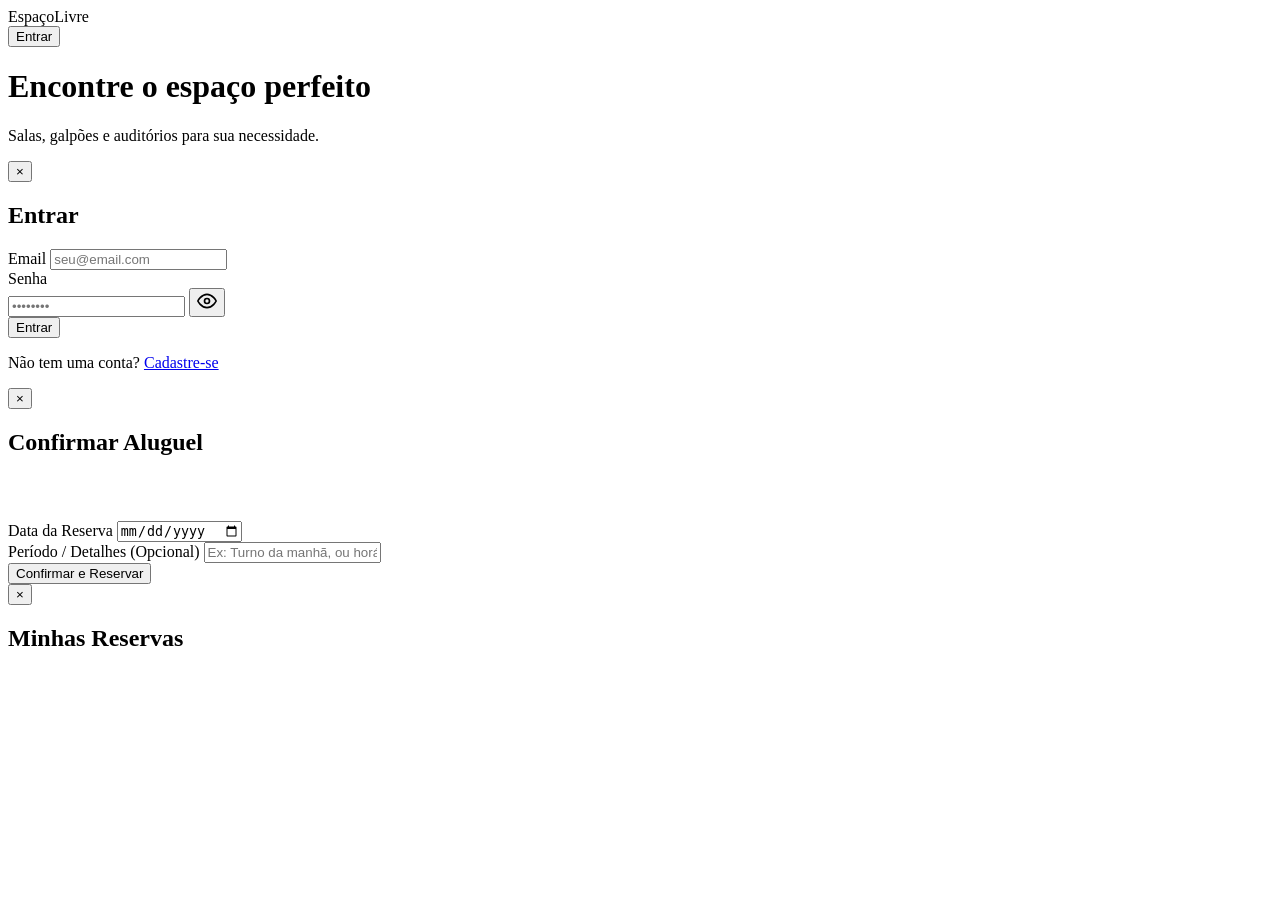
==== index .html @ 56da481d "Enviando o HTML" ====
<!DOCTYPE html>
<html lang="pt-BR">
<head>
  <meta charset="UTF-8">
  <meta name="viewport" content="width=device-width, initial-scale=1.0">
  <title>EspaçoLivre — Simplificado</title>
  <link rel="stylesheet" href="style.css">
  <link href="https://fonts.googleapis.com/css2?family=Playfair+Display:wght@700&family=DM+Sans:wght@400;600&display=swap" rel="stylesheet">
</head>
<body>

  <nav>
    <div class="logo">EspaçoLivre</div>
    <div class="nav-links" id="nav-auth-container">
      <button class="btn btn-gold" onclick="abrirModal('authModal')">Entrar</button>
    </div>
  </nav>

  <main class="container">
    <div class="hero">
      <h1>Encontre o espaço perfeito</h1>
      <p>Salas, galpões e auditórios para sua necessidade.</p>
    </div>

    <div class="cards-grid" id="lista-espacos">
      </div>
  </main>

  <!-- Modal Unificado de Autenticação (Login / Cadastro) -->
  <div class="modal-overlay" id="authModal">
    <div class="modal">
      <button class="modal-close" onclick="fecharModal('authModal')">×</button>
      
      <!-- Seção de Login -->
      <div id="auth-login-section">
        <h2>Entrar</h2>
        <form id="form-login" onsubmit="event.preventDefault(); processarLogin();">
          <div class="form-group">
            <label for="login-email">Email</label>
            <input type="email" id="login-email" required placeholder="seu@email.com">
          </div>
          <div class="form-group">
            <label for="login-senha">Senha</label>
            <div class="password-wrapper">
              <input type="password" id="login-senha" required placeholder="••••••••">
              <button type="button" class="btn-toggle-password" onclick="togglePassword('login-senha', this)">
                <svg class="eye-open" xmlns="http://www.w3.org/2000/svg" viewBox="0 0 24 24" width="20" height="20" fill="none" stroke="currentColor" stroke-width="2" stroke-linecap="round" stroke-linejoin="round"><path d="M1 12s4-8 11-8 11 8 11 8-4 8-11 8-11-8-11-8z"></path><circle cx="12" cy="12" r="3"></circle></svg>
                <svg class="eye-closed" style="display: none;" xmlns="http://www.w3.org/2000/svg" viewBox="0 0 24 24" width="20" height="20" fill="none" stroke="currentColor" stroke-width="2" stroke-linecap="round" stroke-linejoin="round"><path d="M17.94 17.94A10.07 10.07 0 0 1 12 20c-7 0-11-8-11-8a18.45 18.45 0 0 1 5.06-5.94M9.9 4.24A9.12 9.12 0 0 1 12 4c7 0 11 8 11 8a18.5 18.5 0 0 1-2.16 3.19m-6.72-1.07a3 3 0 1 1-4.24-4.24"></path><line x1="1" y1="1" x2="23" y2="23"></line></svg>
              </button>
            </div>
          </div>
          <button type="submit" class="btn btn-gold w-100">Entrar</button>
        </form>
        <p class="auth-toggle-text">Não tem uma conta? <a href="#" onclick="alternarFormAuth('cadastro')">Cadastre-se</a></p>
      </div>

      <!-- Seção de Cadastro -->
      <div id="auth-cadastro-section" style="display: none;">
        <h2>Criar Conta</h2>
        <form id="form-cadastro" onsubmit="event.preventDefault(); processarCadastro();">
          <div class="form-group">
            <label for="cadastro-nome">Nome Completo</label>
            <input type="text" id="cadastro-nome" required placeholder="Seu nome">
          </div>
          <div class="form-group">
            <label for="cadastro-email">Email</label>
            <input type="email" id="cadastro-email" required placeholder="seu@email.com">
          </div>
          <div class="form-group">
            <label for="cadastro-senha">Senha</label>
            <div class="password-wrapper">
              <input type="password" id="cadastro-senha" required placeholder="Mínimo 6 caracteres">
              <button type="button" class="btn-toggle-password" onclick="togglePassword('cadastro-senha', this)">
                <svg class="eye-open" xmlns="http://www.w3.org/2000/svg" viewBox="0 0 24 24" width="20" height="20" fill="none" stroke="currentColor" stroke-width="2" stroke-linecap="round" stroke-linejoin="round"><path d="M1 12s4-8 11-8 11 8 11 8-4 8-11 8-11-8-11-8z"></path><circle cx="12" cy="12" r="3"></circle></svg>
                <svg class="eye-closed" style="display: none;" xmlns="http://www.w3.org/2000/svg" viewBox="0 0 24 24" width="20" height="20" fill="none" stroke="currentColor" stroke-width="2" stroke-linecap="round" stroke-linejoin="round"><path d="M17.94 17.94A10.07 10.07 0 0 1 12 20c-7 0-11-8-11-8a18.45 18.45 0 0 1 5.06-5.94M9.9 4.24A9.12 9.12 0 0 1 12 4c7 0 11 8 11 8a18.5 18.5 0 0 1-2.16 3.19m-6.72-1.07a3 3 0 1 1-4.24-4.24"></path><line x1="1" y1="1" x2="23" y2="23"></line></svg>
              </button>
            </div>
          </div>
          <div class="form-group">
            <label for="cadastro-confirmar-senha">Confirmar Senha</label>
            <div class="password-wrapper">
              <input type="password" id="cadastro-confirmar-senha" required placeholder="Repita a senha">
              <button type="button" class="btn-toggle-password" onclick="togglePassword('cadastro-confirmar-senha', this)">
                <svg class="eye-open" xmlns="http://www.w3.org/2000/svg" viewBox="0 0 24 24" width="20" height="20" fill="none" stroke="currentColor" stroke-width="2" stroke-linecap="round" stroke-linejoin="round"><path d="M1 12s4-8 11-8 11 8 11 8-4 8-11 8-11-8-11-8z"></path><circle cx="12" cy="12" r="3"></circle></svg>
                <svg class="eye-closed" style="display: none;" xmlns="http://www.w3.org/2000/svg" viewBox="0 0 24 24" width="20" height="20" fill="none" stroke="currentColor" stroke-width="2" stroke-linecap="round" stroke-linejoin="round"><path d="M17.94 17.94A10.07 10.07 0 0 1 12 20c-7 0-11-8-11-8a18.45 18.45 0 0 1 5.06-5.94M9.9 4.24A9.12 9.12 0 0 1 12 4c7 0 11 8 11 8a18.5 18.5 0 0 1-2.16 3.19m-6.72-1.07a3 3 0 1 1-4.24-4.24"></path><line x1="1" y1="1" x2="23" y2="23"></line></svg>
              </button>
            </div>
          </div>
          <button type="submit" class="btn btn-gold w-100">Cadastrar</button>
        </form>
        <p class="auth-toggle-text">Já tem uma conta? <a href="#" onclick="alternarFormAuth('login')">Entre</a></p>
      </div>
    </div>
  </div>

  <!-- Modal de Confirmação de Reserva -->
  <div class="modal-overlay" id="reservaModal">
    <div class="modal">
      <button class="modal-close" onclick="fecharModal('reservaModal')">×</button>
      <h2>Confirmar Aluguel</h2>
      <div id="reserva-espaco-info" style="margin: 15px 0; padding: 15px; background: var(--bg); border: 1px solid var(--border); border-radius: var(--radius);">
        <!-- Injetado dinamicamente -->
      </div>
      <form id="form-reserva" onsubmit="event.preventDefault(); processarReserva();">
        <input type="hidden" id="reserva-espaco-id">
        <div class="form-group">
          <label for="reserva-data">Data da Reserva</label>
          <input type="date" id="reserva-data" required>
        </div>
        <div class="form-group">
          <label for="reserva-periodo">Período / Detalhes (Opcional)</label>
          <input type="text" id="reserva-periodo" placeholder="Ex: Turno da manhã, ou horário comercial">
        </div>
        <button type="submit" class="btn btn-gold w-100">Confirmar e Reservar</button>
      </form>
    </div>
  </div>

  <!-- Modal de Minhas Reservas -->
  <div class="modal-overlay" id="minhasReservasModal">
    <div class="modal" style="max-width: 500px;">
      <button class="modal-close" onclick="fecharModal('minhasReservasModal')">×</button>
      <h2>Minhas Reservas</h2>
      <div id="lista-reservas-usuario" style="margin-top: 20px; max-height: 350px; overflow-y: auto;">
        <!-- Lista de reservas inserida dinamicamente -->
      </div>
    </div>
  </div>

  <!-- Container de Notificações (Toast) -->
  <div id="toast-container" class="toast-container"></div>
  <script src="script.js"></script>
</body>
</html>
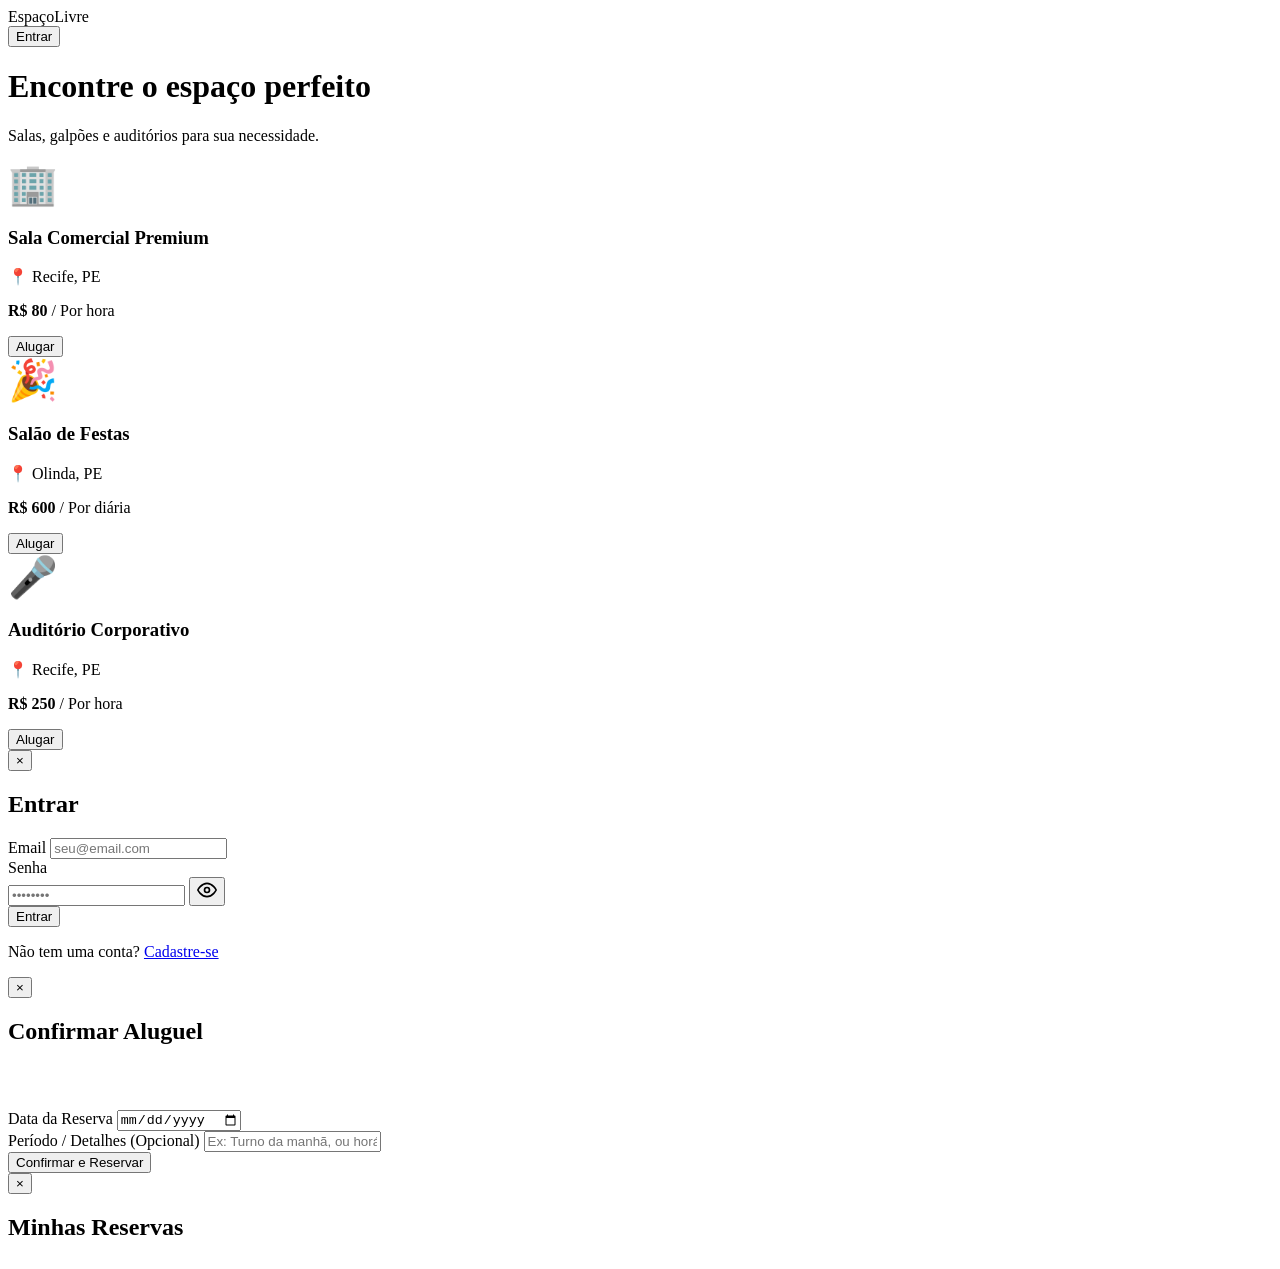
==== commit feddaa58: "Criado a estilização CSS do projeto" ====
--- a/index .html
+++ b/index .html
@@ -4,7 +4,7 @@
   <meta charset="UTF-8">
   <meta name="viewport" content="width=device-width, initial-scale=1.0">
   <title>EspaçoLivre — Simplificado</title>
-  <link rel="stylesheet" href="style.css">
+  <link rel="stylesheet" href="./css/style.css">
   <link href="https://fonts.googleapis.com/css2?family=Playfair+Display:wght@700&family=DM+Sans:wght@400;600&display=swap" rel="stylesheet">
 </head>
 <body>
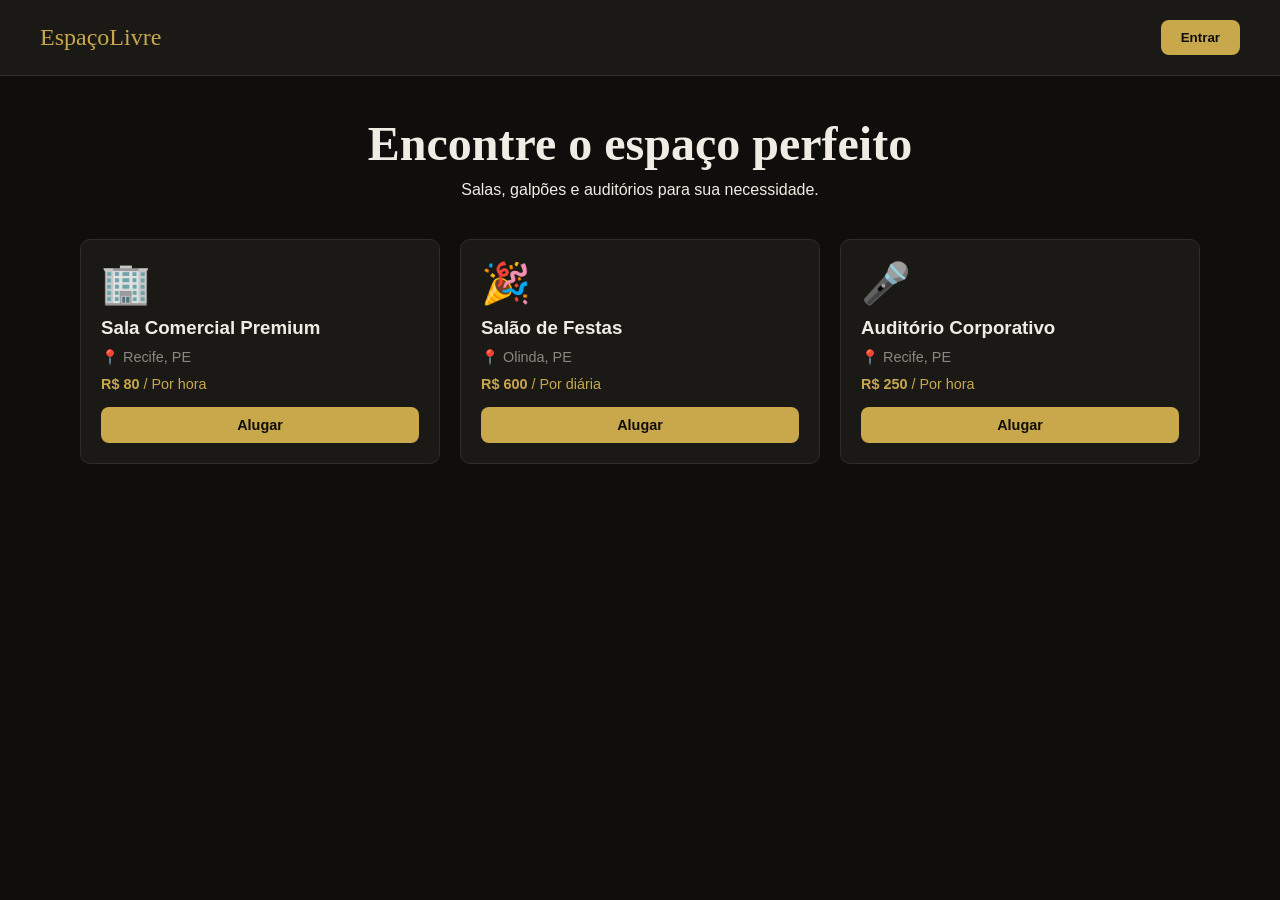
==== commit a547d7db: "M." ====
--- a/index .html
+++ b/index .html
@@ -4,7 +4,7 @@
   <meta charset="UTF-8">
   <meta name="viewport" content="width=device-width, initial-scale=1.0">
   <title>EspaçoLivre — Simplificado</title>
-  <link rel="stylesheet" href="./css/style.css">
+  <link rel="stylesheet" href="/style.css">
   <link href="https://fonts.googleapis.com/css2?family=Playfair+Display:wght@700&family=DM+Sans:wght@400;600&display=swap" rel="stylesheet">
 </head>
 <body>
--- a/style.css
+++ b/style.css
@@ -0,0 +1,357 @@
+/* Variáveis de cores (Modo Escuro) */
+:root {
+    --bg: #0f0e0c;
+    --surface: #1a1916;
+    --border: #2e2d2a;
+    --gold: #c9a84c;
+    --text: #f0ece4;
+    --text-muted: #8a8780;
+    --radius: 10px;
+  }
+  
+  * {
+    box-sizing: border-box;
+    margin: 0;
+    padding: 0;
+  }
+  
+  body {
+    font-family: 'DM Sans', sans-serif;
+    background: var(--bg);
+    color: var(--text);
+  }
+  
+  /* Navegação */
+  nav {
+    display: flex;
+    justify-content: space-between;
+    align-items: center;
+    padding: 20px 40px;
+    background: var(--surface);
+    border-bottom: 1px solid var(--border);
+  }
+  
+  .logo {
+    font-family: 'Playfair Display', serif;
+    font-size: 1.5rem;
+    color: var(--gold);
+  }
+  
+  /* Botões Globais */
+  .btn {
+    padding: 10px 20px;
+    border-radius: 8px;
+    border: none;
+    cursor: pointer;
+    font-weight: 600;
+    font-family: 'DM Sans', sans-serif;
+  }
+  
+  .btn-gold {
+    background: var(--gold);
+    color: #0f0e0c;
+  }
+  
+  .w-100 {
+    width: 100%;
+  }
+  
+  /* Layout Principal */
+  .container {
+    padding: 40px;
+    max-width: 1200px;
+    margin: 0 auto;
+  }
+  
+  .hero {
+    text-align: center;
+    margin-bottom: 40px;
+  }
+  
+  .hero h1 {
+    font-family: 'Playfair Display', serif;
+    font-size: 3rem;
+    margin-bottom: 10px;
+  }
+  
+  /* Grid de Cards */
+  .cards-grid {
+    display: grid;
+    grid-template-columns: repeat(auto-fill, minmax(280px, 1fr));
+    gap: 20px;
+  }
+  
+  .card {
+    background: var(--surface);
+    border: 1px solid var(--border);
+    border-radius: var(--radius);
+    padding: 20px;
+    transition: transform 0.2s;
+  }
+  
+  .card:hover {
+    transform: translateY(-5px);
+    border-color: var(--gold);
+  }
+  
+  .card h3 {
+    margin: 10px 0;
+  }
+  
+  .card p {
+    color: var(--text-muted);
+    font-size: 0.9rem;
+  }
+  
+  /* Modal */
+  .modal-overlay {
+    display: none; /* Escondido por padrão */
+    position: fixed;
+    inset: 0;
+    background: rgba(0, 0, 0, 0.7);
+    align-items: center;
+    justify-content: center;
+  }
+  
+  .modal-overlay.open {
+    display: flex; /* Aparece quando tem a classe open */
+  }
+  
+  .modal {
+    background: var(--surface);
+    padding: 30px;
+    border-radius: var(--radius);
+    width: 100%;
+    max-width: 400px;
+    border: 1px solid var(--border);
+  }
+  
+  .modal-close {
+    float: right;
+    background: none;
+    border: none;
+    color: var(--text);
+    font-size: 1.5rem;
+    cursor: pointer;
+  }
+  
+  .form-group {
+    margin-bottom: 15px;
+  }
+  
+  .form-group input {
+    width: 100%;
+    padding: 10px;
+    background: var(--bg);
+    border: 1px solid var(--border);
+    color: var(--text);
+    border-radius: 8px;
+    margin-top: 5px;
+    transition: border-color 0.2s, box-shadow 0.2s;
+  }
+
+  .form-group input:focus {
+    outline: none;
+    border-color: var(--gold);
+    box-shadow: 0 0 0 2px rgba(201, 168, 76, 0.2);
+  }
+
+  /* Botão Outline (Usado para Sair/Logout) */
+  .btn-outline {
+    background: transparent;
+    border: 1px solid var(--border);
+    color: var(--text-muted);
+    transition: all 0.3s ease;
+  }
+
+  .btn-outline:hover {
+    border-color: var(--gold);
+    color: var(--gold);
+  }
+
+  /* Alinhamento na navegação */
+  #nav-auth-container {
+    display: flex;
+    align-items: center;
+    gap: 15px;
+  }
+
+  #nav-auth-container span {
+    font-size: 0.9rem;
+    color: var(--text-muted);
+  }
+
+  #nav-auth-container strong {
+    color: var(--text);
+  }
+
+  /* Texto de alternância de login/cadastro */
+  .auth-toggle-text {
+    text-align: center;
+    margin-top: 20px;
+    font-size: 0.85rem;
+    color: var(--text-muted);
+  }
+
+  .auth-toggle-text a {
+    color: var(--gold);
+    text-decoration: none;
+    font-weight: 600;
+    transition: color 0.2s;
+  }
+
+  .auth-toggle-text a:hover {
+    text-decoration: underline;
+  }
+
+  /* Botão Alugar nos Cards */
+  .card-btn {
+    margin-top: 15px;
+    width: 100%;
+    padding: 10px 16px;
+    font-size: 0.9rem;
+    transition: background-color 0.3s, transform 0.2s;
+  }
+
+  .card-btn:hover {
+    transform: translateY(-2px);
+  }
+
+  /* Notificações Toast */
+  .toast-container {
+    position: fixed;
+    bottom: 20px;
+    right: 20px;
+    z-index: 9999;
+    display: flex;
+    flex-direction: column;
+    gap: 10px;
+  }
+
+  .toast {
+    background: var(--surface);
+    color: var(--text);
+    padding: 12px 24px;
+    border-radius: 8px;
+    border-left: 4px solid var(--gold);
+    box-shadow: 0 4px 12px rgba(0, 0, 0, 0.5);
+    font-size: 0.9rem;
+    font-weight: 500;
+    display: flex;
+    align-items: center;
+    justify-content: space-between;
+    gap: 15px;
+    animation: slideIn 0.3s cubic-bezier(0.175, 0.885, 0.32, 1.275) forwards, fadeOut 0.3s 2.7s forwards;
+    min-width: 250px;
+    max-width: 350px;
+  }
+
+  .toast.success {
+    border-left-color: #2ec4b6;
+  }
+
+  .toast.error {
+    border-left-color: #e71d36;
+  }
+
+  @keyframes slideIn {
+    from {
+      transform: translateX(120%);
+      opacity: 0;
+    }
+    to {
+      transform: translateX(0);
+      opacity: 1;
+    }
+  }
+
+  @keyframes fadeOut {
+    from {
+      opacity: 1;
+    }
+    to {
+      opacity: 0;
+      transform: translateY(-10px);
+    }
+  }
+
+  /* Itens da lista de reservas */
+  .reserva-item {
+    background: var(--bg);
+    border: 1px solid var(--border);
+    padding: 15px;
+    border-radius: var(--radius);
+    margin-bottom: 12px;
+    display: flex;
+    justify-content: space-between;
+    align-items: center;
+    gap: 15px;
+  }
+
+  .reserva-item-info h4 {
+    color: var(--text);
+    margin-bottom: 5px;
+    font-size: 1rem;
+  }
+
+  .reserva-item-info p {
+    font-size: 0.8rem;
+    color: var(--text-muted);
+    margin-bottom: 3px;
+  }
+
+  .reserva-item-info span {
+    font-size: 0.85rem;
+    color: var(--gold);
+    font-weight: 600;
+  }
+
+  .btn-cancelar {
+    background: transparent;
+    color: #e71d36;
+    border: 1px solid rgba(231, 29, 54, 0.3);
+    padding: 8px 14px;
+    font-size: 0.8rem;
+    border-radius: 6px;
+    cursor: pointer;
+    font-weight: 600;
+    transition: all 0.2s;
+  }
+
+  .btn-cancelar:hover {
+    background: #e71d36;
+    color: #fff;
+    border-color: #e71d36;
+    transform: translateY(-1px);
+  }
+
+  /* Campo de senha com botão de visualizar */
+  .password-wrapper {
+    position: relative;
+    width: 100%;
+  }
+
+  .password-wrapper input {
+    padding-right: 45px;
+  }
+
+  .btn-toggle-password {
+    position: absolute;
+    right: 12px;
+    top: 50%;
+    transform: translateY(-50%);
+    background: none;
+    border: none;
+    cursor: pointer;
+    color: var(--text-muted);
+    display: flex;
+    align-items: center;
+    justify-content: center;
+    padding: 0;
+    transition: color 0.2s;
+    margin-top: 2.5px; /* Alinhamento visual compensando o margin-top do input */
+  }
+
+  .btn-toggle-password:hover {
+    color: var(--gold);
+  }
